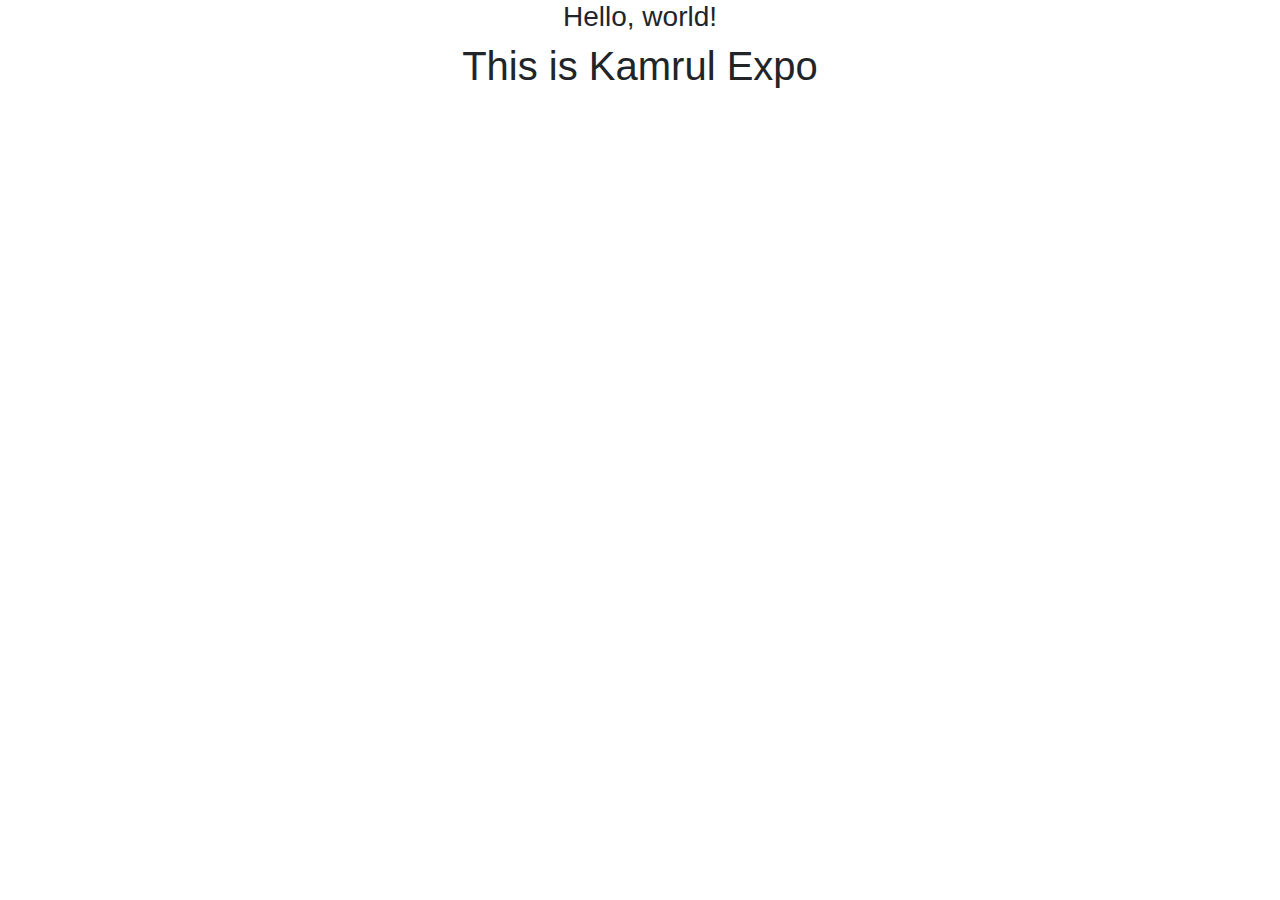
==== index.html @ 9d2f1199 "init" ====
<!doctype html>
<html lang="en">
  <head>
    <!-- Required meta tags -->
    <meta charset="utf-8">
    <meta name="viewport" content="width=device-width, initial-scale=1, shrink-to-fit=no">

    <!-- Bootstrap CSS -->
    <link rel="stylesheet" href="https://stackpath.bootstrapcdn.com/bootstrap/4.3.1/css/bootstrap.min.css" integrity="sha384-ggOyR0iXCbMQv3Xipma34MD+dH/1fQ784/j6cY/iJTQUOhcWr7x9JvoRxT2MZw1T" crossorigin="anonymous">

    <title>Hello, world!</title>
  </head>
  <body>
    <h3 class="text-center">Hello, world! </h3>
    <h1 class="text-center">This is Kamrul Expo </h1>

    <!-- Optional JavaScript -->
    <!-- jQuery first, then Popper.js, then Bootstrap JS -->
    <script src="https://code.jquery.com/jquery-3.3.1.slim.min.js" integrity="sha384-q8i/X+965DzO0rT7abK41JStQIAqVgRVzpbzo5smXKp4YfRvH+8abtTE1Pi6jizo" crossorigin="anonymous"></script>
    <script src="https://cdnjs.cloudflare.com/ajax/libs/popper.js/1.14.7/umd/popper.min.js" integrity="sha384-UO2eT0CpHqdSJQ6hJty5KVphtPhzWj9WO1clHTMGa3JDZwrnQq4sF86dIHNDz0W1" crossorigin="anonymous"></script>
    <script src="https://stackpath.bootstrapcdn.com/bootstrap/4.3.1/js/bootstrap.min.js" integrity="sha384-JjSmVgyd0p3pXB1rRibZUAYoIIy6OrQ6VrjIEaFf/nJGzIxFDsf4x0xIM+B07jRM" crossorigin="anonymous"></script>
  </body>
</html>
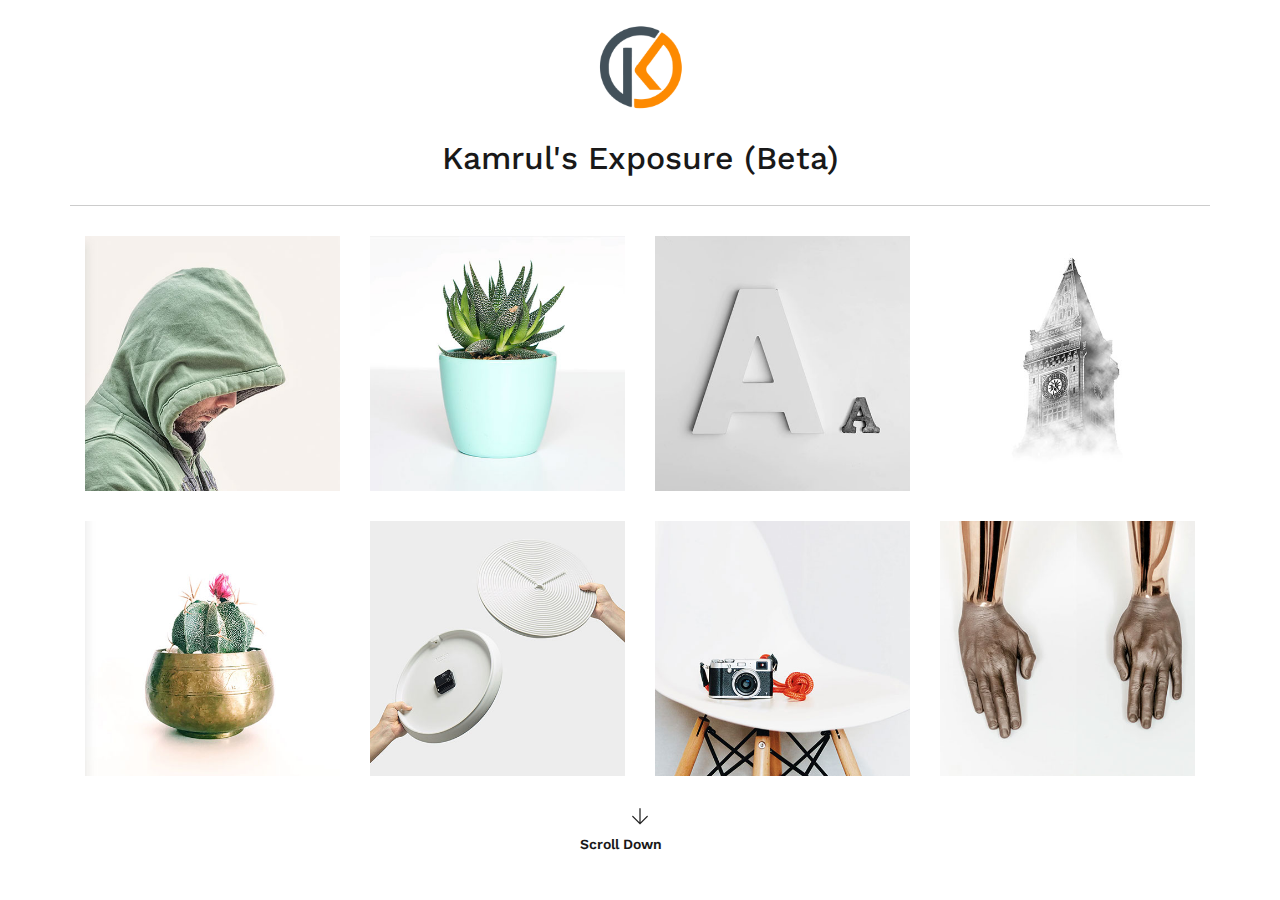
==== commit af4c6d12: "kamrul's expo init" ====
--- a/index.html
+++ b/index.html
@@ -1,23 +1,184 @@
-<!doctype html>
+<!DOCTYPE html>
 <html lang="en">
-  <head>
+<head>
+    <title>Kamrul's Exposure</title>
+
     <!-- Required meta tags -->
     <meta charset="utf-8">
     <meta name="viewport" content="width=device-width, initial-scale=1, shrink-to-fit=no">
 
     <!-- Bootstrap CSS -->
-    <link rel="stylesheet" href="https://stackpath.bootstrapcdn.com/bootstrap/4.3.1/css/bootstrap.min.css" integrity="sha384-ggOyR0iXCbMQv3Xipma34MD+dH/1fQ784/j6cY/iJTQUOhcWr7x9JvoRxT2MZw1T" crossorigin="anonymous">
+    <link rel="stylesheet" href="css/bootstrap.min.css">
 
-    <title>Hello, world!</title>
-  </head>
-  <body>
-    <h3 class="text-center">Hello, world! </h3>
-    <h1 class="text-center">This is Kamrul Expo </h1>
+    <!-- FontAwesome CSS -->
+    <link rel="stylesheet" href="css/font-awesome.min.css">
 
-    <!-- Optional JavaScript -->
-    <!-- jQuery first, then Popper.js, then Bootstrap JS -->
-    <script src="https://code.jquery.com/jquery-3.3.1.slim.min.js" integrity="sha384-q8i/X+965DzO0rT7abK41JStQIAqVgRVzpbzo5smXKp4YfRvH+8abtTE1Pi6jizo" crossorigin="anonymous"></script>
-    <script src="https://cdnjs.cloudflare.com/ajax/libs/popper.js/1.14.7/umd/popper.min.js" integrity="sha384-UO2eT0CpHqdSJQ6hJty5KVphtPhzWj9WO1clHTMGa3JDZwrnQq4sF86dIHNDz0W1" crossorigin="anonymous"></script>
-    <script src="https://stackpath.bootstrapcdn.com/bootstrap/4.3.1/js/bootstrap.min.js" integrity="sha384-JjSmVgyd0p3pXB1rRibZUAYoIIy6OrQ6VrjIEaFf/nJGzIxFDsf4x0xIM+B07jRM" crossorigin="anonymous"></script>
-  </body>
+    <!-- Styles -->
+    <link rel="stylesheet" href="style.css">
+</head>
+<body>
+
+<div class="outer-container">
+    <div class="container portfolio-page">
+		<div class="row">
+			<div class="col text-center kamrul-logo">
+				<a href="https://kamrul.net"><img src="images/kamrul/kamrul-logo.png" alt="Kamrul's Logo"/></a>
+			</div>
+		</div>
+        <div class="row">
+            <div class="col kamrul-header">
+                <h2 class="text-center">Kamrul's Exposure (Beta) </h2>
+            </div><!-- .col -->
+        </div><!-- .row -->
+
+        <div class="row">
+            <div class="col-12 col-md-6 col-lg-3">
+                <div class="portfolio-content">
+                    <figure>
+                        <img src="images/1.jpg" alt="">
+                    </figure>
+
+                    <div class="entry-content flex flex-column align-items-center justify-content-center">
+                        <h3><a href="#">Flower Skin</a></h3>
+
+                        <ul class="flex flex-wrap justify-content-center">
+                            <li><a href="#">Portfolio,</a></li>
+                            <li><a href="#">Tree</a></li>
+                        </ul>
+                    </div><!-- .entry-content -->
+                </div><!-- .portfolio-content -->
+            </div><!-- .col -->
+
+            <div class="col-12 col-md-6 col-lg-3">
+                <div class="portfolio-content">
+                    <figure>
+                        <img src="images/2.jpg" alt="">
+                    </figure>
+
+                    <div class="entry-content flex flex-column align-items-center justify-content-center">
+                        <h3><a href="#">Flower Skin</a></h3>
+
+                        <ul class="flex flex-wrap justify-content-center">
+                            <li><a href="#">Portfolio,</a></li>
+                            <li><a href="#">Tree</a></li>
+                        </ul>
+                    </div><!-- .entry-content -->
+                </div><!-- .portfolio-content -->
+            </div><!-- .col -->
+
+            <div class="col-12 col-md-6 col-lg-3">
+                <div class="portfolio-content">
+                    <figure>
+                        <img src="images/3.jpg" alt="">
+                    </figure>
+
+                    <div class="entry-content flex flex-column align-items-center justify-content-center">
+                        <h3><a href="#">Flower Skin</a></h3>
+
+                        <ul class="flex flex-wrap justify-content-center">
+                            <li><a href="#">Portfolio,</a></li>
+                            <li><a href="#">Tree</a></li>
+                        </ul>
+                    </div><!-- .entry-content -->
+                </div><!-- .portfolio-content -->
+            </div><!-- .col -->
+
+            <div class="col-12 col-md-6 col-lg-3">
+                <div class="portfolio-content">
+                    <figure>
+                        <img src="images/4.jpg" alt="">
+                    </figure>
+
+                    <div class="entry-content flex flex-column align-items-center justify-content-center">
+                        <h3><a href="#">Flower Skin</a></h3>
+
+                        <ul class="flex flex-wrap justify-content-center">
+                            <li><a href="#">Portfolio,</a></li>
+                            <li><a href="#">Tree</a></li>
+                        </ul>
+                    </div><!-- .entry-content -->
+                </div><!-- .portfolio-content -->
+            </div><!-- .col -->
+
+            <div class="col-12 col-md-6 col-lg-3">
+                <div class="portfolio-content">
+                    <figure>
+                        <img src="images/5.jpg" alt="">
+                    </figure>
+
+                    <div class="entry-content flex flex-column align-items-center justify-content-center">
+                        <h3><a href="#">Flower Skin</a></h3>
+
+                        <ul class="flex flex-wrap justify-content-center">
+                            <li><a href="#">Portfolio,</a></li>
+                            <li><a href="#">Tree</a></li>
+                        </ul>
+                    </div><!-- .entry-content -->
+                </div><!-- .portfolio-content -->
+            </div><!-- .col -->
+
+            <div class="col-12 col-md-6 col-lg-3">
+                <div class="portfolio-content">
+                    <figure>
+                        <img src="images/6.jpg" alt="">
+                    </figure>
+
+                    <div class="entry-content flex flex-column align-items-center justify-content-center">
+                        <h3><a href="#">Flower Skin</a></h3>
+
+                        <ul class="flex flex-wrap justify-content-center">
+                            <li><a href="#">Portfolio,</a></li>
+                            <li><a href="#">Tree</a></li>
+                        </ul>
+                    </div><!-- .entry-content -->
+                </div><!-- .portfolio-content -->
+            </div><!-- .col -->
+
+            <div class="col-12 col-md-6 col-lg-3">
+                <div class="portfolio-content">
+                    <figure>
+                        <img src="images/7.jpg" alt="">
+                    </figure>
+
+                    <div class="entry-content flex flex-column align-items-center justify-content-center">
+                        <h3><a href="#">Flower Skin</a></h3>
+
+                        <ul class="flex flex-wrap justify-content-center">
+                            <li><a href="#">Portfolio,</a></li>
+                            <li><a href="#">Tree</a></li>
+                        </ul>
+                    </div><!-- .entry-content -->
+                </div><!-- .portfolio-content -->
+            </div><!-- .col -->
+
+            <div class="col-12 col-md-6 col-lg-3">
+                <div class="portfolio-content">
+                    <figure>
+                        <img src="images/8.jpg" alt="">
+                    </figure>
+
+                    <div class="entry-content flex flex-column align-items-center justify-content-center">
+                        <h3><a href="#">Flower Skin</a></h3>
+
+                        <ul class="flex flex-wrap justify-content-center">
+                            <li><a href="#">Portfolio,</a></li>
+                            <li><a href="#">Tree</a></li>
+                        </ul>
+                    </div><!-- .entry-content -->
+                </div><!-- .portfolio-content -->
+            </div><!-- .col -->
+
+        </div><!-- .row -->
+
+        <div class="scroll-down flex flex-column justify-content-center align-items-center d-none d-lg-block">
+            <span class="arrow-down flex justify-content-center align-items-center"><img src="images/arrow-down.png" alt="arrow"></span>
+            <span class="scroll-text">Scroll Down</span>
+        </div><!-- .scroll-down -->
+    </div><!-- .container -->
+</div><!-- .outer-container -->
+
+<script type='text/javascript' src='js/jquery.js'></script>
+<script type='text/javascript' src='js/custom.js'></script>
+
+</body>
 </html>--- a/style.css
+++ b/style.css
@@ -0,0 +1,1110 @@
+@import url('https://fonts.googleapis.com/css?family=Poppins:300,400,500,600,700|Work+Sans:300,400,500,600,700');
+
+body {
+    color: #191919;
+    font-family: 'Work Sans', sans-serif;
+}
+
+img {
+    vertical-align: baseline;
+}
+
+/*--------------------------------------------------------------
+# Links
+--------------------------------------------------------------*/
+a {
+    color: royalblue;
+}
+
+a:visited {
+    color: purple;
+}
+
+a:hover, a:focus, a:active {
+    color: midnightblue;
+}
+
+a:focus {
+    outline: thin dotted;
+}
+
+a:hover, a:active {
+    outline: 0;
+    list-style: none;
+}
+
+/*--------------------------------------------------------------
+# Helper Utilities
+--------------------------------------------------------------*/
+.flex {
+    display: flex;
+}
+
+/*--------------------------------------------------------------
+# Outer Container
+--------------------------------------------------------------*/
+@media screen and (min-width: 992px) {
+    .outer-container {
+        padding-left: 0px;
+    }
+}
+
+@media screen and (min-width: 768px) {
+    .no-padding {
+        padding: 0;
+    }
+}
+
+/*--------------------------------------------------------------
+# Header
+--------------------------------------------------------------*/
+/*
+# Site Branding
+--------------------------------*/
+.site-branding {
+    transition: all .5s;
+}
+
+.site-title {
+    margin: 0;
+    text-align: center;
+}
+
+.site-navigation .site-title a {
+    display: block;
+}
+
+/*
+  Hamburger Menu
+----------------------------------------*/
+.hamburger-menu .menu-icon,
+.hamburger-menu .menu-close-icon {
+    width: 44px;
+    height: 44px;
+    text-align: center;
+    cursor: pointer;
+    transition: all 0.5s;
+}
+
+.hamburger-menu.close .menu-icon {
+    visibility: hidden;
+    opacity: 0;
+}
+
+.menu-close-icon {
+    visibility: hidden;
+    opacity: 0;
+}
+
+.hamburger-menu.close .menu-close-icon {
+    visibility: visible;
+    opacity: 1;
+}
+
+.hamburger-menu img {
+    display: block;
+    margin: 0 auto;
+}
+
+/*
+# Site Navigation
+--------------------------------*/
+.site-navigation {
+    transition: all .5s;
+}
+
+/*
+# Main Menu
+--------------------------------*/
+.main-menu {
+    padding: 15px 30px;
+    margin: 0;
+}
+
+.main-menu li {
+    display: block;
+    padding: 12px 0;
+    font-size: 30px;
+    font-weight: 500;
+    border-bottom: 1px solid #ebebeb;
+}
+
+.main-menu li:nth-last-of-type(1) {
+    border-bottom: 0;
+}
+
+.main-menu li a {
+    display: block;
+    color: #a6a6a6;
+    text-decoration: none;
+    transition: all 0.35s;
+}
+
+.main-menu li a:hover,
+.main-menu li.current-menu-item a {
+    color: #f0437e;
+}
+
+/*
+# Social Profiles
+--------------------------------*/
+.social-profiles ul {
+    padding: 10px 0 34px 0;
+    margin: 0;
+}
+
+.social-profiles ul li {
+    display: block;
+    padding: 0 18px;
+    font-size: 1.5rem;
+}
+
+.social-profiles ul li a {
+    color: #191919;
+    transition: all 0.35s;
+}
+
+.social-profiles ul li a:hover {
+    color: #f0437e;
+}
+
+.nav-bar-sep {
+    height: 78px;
+}
+
+@media screen and (max-width: 992px) {
+    .site-header {
+        position: fixed;
+        top: 0;
+        left: 0;
+        z-index: 999;
+        width: 100%;
+        padding: 15px 30px;
+        background: #fff;
+        box-shadow: 0 12px 24px rgba(0,0,0,.09);
+    }
+
+    .site-header,
+    .hamburger-menu {
+        display: flex;
+        justify-content: space-between;
+        align-items: center;
+    }
+
+    .hamburger-menu {
+        flex-flow: column;
+    }
+
+    .hamburger-menu .menu-icon, .hamburger-menu .menu-close-icon {
+        position: absolute;
+        top: 26px;
+        right: 24px;
+    }
+
+    .main-menu li {
+        position: relative;
+    }
+
+    .main-menu li::after {
+        content: '';
+        position: absolute;
+        top: 11px;
+        right: 0;
+        font-family: 'FontAwesome', serif;
+    }
+
+    .main-menu li:hover::after,
+    .main-menu li.current-menu-item::after {
+        color: #f0437e;
+    }
+
+    .site-navigation {
+        position: absolute;
+        top: 78px;
+        left: 0;
+        z-index: 99;
+        width: 100%;
+        height: 500px;
+        background: #fff;
+        box-shadow: 0 12px 24px rgba(0,0,0,.09);
+        visibility: hidden;
+        opacity: 0;
+        transition: all 0.35s;
+    }
+
+    .site-navigation.show {
+        visibility: visible;
+        opacity: 1;
+    }
+
+    .social-profiles ul {
+        padding: 80px 15px 30px;
+        margin: 0;
+    }
+}
+
+@media screen and (min-width: 992px) {
+    .site-header,
+    .site-navigation {
+        position: fixed;
+        top: 0;
+        left: 0;
+        z-index: 999;
+        width: 80px;
+        height: 100vh;
+        padding: 0 15px;
+        box-shadow: 6px 0 12px rgba(0,0,0,.05);
+    }
+
+    .site-navigation {
+        background: #f7f7f7;
+    }
+
+    .site-navigation.show {
+        left: 80px;
+    }
+
+    .site-header {
+        background: #fff;
+    }
+
+    .site-header.no-shadow {
+        box-shadow: none;
+    }
+
+    .site-header .site-branding.hide {
+        visibility: hidden;
+        opacity: 0;
+    }
+
+    .site-title {
+        padding: 28px 0 10px 0;
+    }
+
+    .hamburger-menu .menu-icon,
+    .hamburger-menu .menu-close-icon {
+        position: absolute;
+        top: calc(50vh - 22px);
+        left: 15px;
+        width: calc(100% - 30px);
+        padding: 10px 0;
+    }
+
+    .site-navigation {
+        left: -250px;
+        z-index: 99;
+        width: 250px;
+        padding: 0;
+        box-shadow: 16px 0 42px rgba(0,0,0,.09);
+    }
+
+    .main-menu {
+        height: calc(100vh - 160px);
+        padding: 0;
+    }
+
+    .main-menu li {
+        border-bottom: 0;
+        text-align: center;
+    }
+
+    .social-profiles ul li {
+        font-size: 1.125rem;
+    }
+}
+
+/*--------------------------------------------------------------
+# Scroll Down
+--------------------------------------------------------------*/
+.scroll-down {
+    position: absolute;
+    bottom: 0;
+    left: 50%;
+    z-index: 99;
+    width: 120px;
+    height: 100px;
+    margin-left: -20px;
+    cursor: pointer;
+}
+
+.arrow-down {
+    width: 32px;
+    height: 32px;
+    margin: 0 auto;
+    border-radius: 50%;
+    background: #fff;
+}
+
+.scroll-text {
+    margin-top: 5px;
+    margin-bottom: 15px;
+    font-size: 14px;
+    font-weight: 600;
+}
+
+/*--------------------------------------------------------------
+# Portfolio
+--------------------------------------------------------------*/
+.portfolio-page .scroll-down {
+    margin-left: -60px;
+}
+
+.portfolio-content {
+    position: relative;
+    margin-bottom: 30px;
+}
+
+.home-page {
+    padding-top: 15px;
+}
+
+.home-page .portfolio-content {
+    margin-bottom: 15px;
+}
+
+.portfolio-content figure {
+    margin: 0;
+}
+
+.portfolio-content figure img {
+    display: block;
+    width: 100%;
+    height: auto;
+    min-height: 100%;
+}
+
+.portfolio-content .entry-content {
+    position: absolute;
+    top: 0;
+    left: 0;
+    width: 100%;
+    height: 100%;
+    background: rgba(255,255,255,.9);
+    font-family: 'Poppins', sans-serif;
+    text-align: center;
+    visibility: hidden;
+    opacity: 0;
+    transition: all 0.35s;
+}
+
+.portfolio-content:hover .entry-content {
+    visibility: visible;
+    opacity: 1;
+}
+
+.portfolio-content h3 {
+    margin-bottom: 0;
+    font-family: 'Poppins', sans-serif;
+    font-size: 1.5rem;
+    font-weight: 500;
+}
+
+.home-page .portfolio-content h3 {
+    font-size: 2.25rem;
+}
+
+.portfolio-content h3 a {
+    color: #191919;
+    text-decoration: none;
+}
+
+.portfolio-content ul {
+    padding: 0;
+    margin: 10px 0 0;
+    list-style: none;
+}
+
+.portfolio-content li {
+    margin: 0 3px;
+}
+
+.portfolio-content li a {
+    font-size: 0.875rem;
+    color: #a6a6a6;
+}
+
+@media screen and (min-width: 768px) {
+    .home-page {
+        padding: 0;
+    }
+
+    .home-page .portfolio-content {
+        margin-bottom: 0;
+    }
+}
+
+/*--------------------------------------------------------------
+# Breadcrumbs
+--------------------------------------------------------------*/
+.breadcrumbs {
+    padding: 48px 0;
+    margin: 0;
+    color: #a6a6a6;
+    list-style: none;
+    font-family: 'Poppins', sans-serif;
+}
+
+.breadcrumbs li {
+    position: relative;
+    color: #a6a6a6;
+    padding: 0 12px;
+}
+
+.breadcrumbs li:nth-of-type(1) {
+    padding-left: 0;
+}
+
+.breadcrumbs li::after {
+    content: '/';
+    position: absolute;
+    top: 0;
+    right: -6px;
+    width: 10px;
+}
+
+
+.breadcrumbs li:nth-last-of-type(1)::after {
+    display: none;
+}
+
+.breadcrumbs li a {
+    color: #191919;
+    text-decoration: none;
+}
+
+/*--------------------------------------------------------------
+# Single Portfolio
+--------------------------------------------------------------*/
+.single-portfolio {
+    padding-top: 15px;
+    padding-bottom: 70px;
+}
+
+.single-portfolio figure img {
+    max-width: 100%;
+}
+
+.single-portfolio .content-area h1 {
+    margin-top: 20px;
+    font-size: 2.25rem;
+    font-family: 'Poppins', sans-serif;
+}
+
+.single-portfolio .content-area .entry-content {
+    margin-top: 20px;
+    font-family: 'Poppins', sans-serif;
+    line-height: 1.6;
+    color: #595959;
+}
+
+/*
+# Post Share
+--------------------------------*/
+.single-portfolio .post-share {
+    margin-top: 32px;
+}
+
+.single-portfolio .post-share label {
+    margin-right: 32px;
+    text-transform: capitalize;
+    font-family: 'Poppins', sans-serif;
+}
+
+.single-portfolio .post-share ul {
+    padding: 0;
+    margin: 0;
+    list-style: none;
+}
+
+.single-portfolio .post-share ul li {
+    width: 48px;
+    height: 48px;
+    margin-right: 10px;
+    margin-bottom: 10px;
+    border-radius: 50%;
+    font-size: 18px;
+    line-height: 1;
+    color: #fff;
+}
+
+.single-portfolio .post-share ul li a {
+    display: flex;
+    justify-content: center;
+    align-items: center;
+    width: 100%;
+    height: 100%;
+    color: #fff;
+    text-decoration: none;
+}
+
+.single-portfolio .post-share ul li.fb {
+    background: #4b6cd0;
+}
+
+.single-portfolio .post-share ul li.gp {
+    background: #f03b3b;
+}
+
+.single-portfolio .post-share ul li.in {
+    background: #bb8950;
+}
+
+.single-portfolio .post-share ul li.tw {
+    background: #49a7f3;
+}
+
+/*
+# Post Sidebar
+--------------------------------*/
+.single-portfolio .entry-meta {
+    margin-top: 24px;
+    font-family: 'Poppins', sans-serif;
+}
+
+.single-portfolio .entry-meta label {
+    display: block;
+    line-height: 1.3;
+    text-transform: uppercase;
+}
+
+.single-portfolio .date-format,
+.single-portfolio .post-category,
+.single-portfolio .posted-tags {
+    display: block;
+    margin-bottom: 26px;
+}
+
+.single-portfolio .posted-tags span,
+.single-portfolio .entry-meta a {
+    color: #bfbfbf;
+}
+
+/*
+# Post Nav
+--------------------------------*/
+.post-nav {
+    margin: 36px 0 0;
+}
+
+.post-nav ul {
+    padding: 0;
+    margin: 0;
+    list-style: none;
+}
+
+@media screen and (min-width: 576px) {
+    .single-portfolio {
+        padding-top: 45px;
+    }
+}
+
+@media screen and (min-width: 992px) {
+    .single-portfolio {
+        padding-top: 90px;
+    }
+}
+
+@media screen and (min-width: 1200px) {
+    .single-portfolio {
+        padding-top: 115px;
+    }
+}
+
+/*--------------------------------------------------------------
+# Blog
+--------------------------------------------------------------*/
+.blog-page {
+    padding-top: 15px;
+    font-family: 'Poppins', sans-serif;
+}
+
+.blog-page .blog-content figure,
+.blog-page .blog-content .entry-content {
+    width: 50%;
+}
+
+.blog-page .blog-content figure {
+    margin: 0;
+    overflow: hidden;
+}
+
+.blog-page .blog-content figure img {
+    display: block;
+    width: 100%;
+    height: auto;
+}
+
+.blog-page .blog-content .entry-content {
+    padding: 25px;
+}
+
+.blog-page .blog-content {
+    transition: all .35s;
+}
+
+.blog-page .blog-content:hover {
+    background: #f0437e;
+}
+
+.blog-page .blog-content header {
+    width: 100%;
+}
+
+.blog-page .blog-content .entry-content h3 {
+    position: relative;
+}
+
+.blog-page .blog-content .entry-content h3::before {
+    content: '';
+    position: absolute;
+    top: 7px;
+    left: -35px ;
+    z-index: 99;
+    width: 20px;
+    height: 20px;
+    transform: rotate(45deg);
+    background: #fff;
+}
+
+.blog-page .blog-content .entry-content h3 a {
+    color: #191919;
+    font-size: 1.125rem;
+    font-weight: 500;
+}
+
+.blog-page .blog-content .posted-by {
+    margin-top: 10px;
+    color: #595959;
+    font-size: 0.875rem;
+}
+
+.blog-page .blog-content .posted-on {
+    position: relative;
+    margin-right: 20px;
+    color: #bfbfbf;
+    font-size: 0.875rem;
+}
+
+.blog-page .blog-content .posted-on::after {
+    content: '/';
+    position: absolute;
+    top: 0;
+    right: -14px;
+}
+
+.blog-page .blog-content footer ul {
+    padding: 0;
+    margin: 0;
+    list-style: none;
+}
+
+.blog-page .blog-content footer li {
+    padding: 0 3px;
+    font-size: 0.875rem;
+}
+
+.blog-page .blog-content footer li a {
+    color: #f0437e;
+}
+
+.blog-page .blog-content:hover .entry-content h3 a,
+.blog-page .blog-content:hover .posted-by,
+.blog-page .blog-content:hover .posted-on,
+.blog-page .blog-content:hover footer li a {
+    color: #fff;
+}
+
+@media screen and (max-width: 1200px) {
+    .blog-page .col-12:nth-of-type(even) .blog-content {
+        flex-flow: row-reverse !important;
+    }
+
+    .blog-page .col-12:nth-of-type(even) .blog-content .entry-content h3::before {
+        right: -50px;
+        left: auto;
+    }
+}
+
+@media screen and (max-width: 768px) {
+    .blog-page .col-12:nth-of-type(even) .blog-content .entry-content h3::before {
+        right: -35px;
+    }
+
+    .blog-page .blog-content .entry-content h3 {
+        line-height: 1;
+    }
+	
+	.kamrul-logo img {
+		width: 30% !important;
+	}
+}
+
+@media screen and (min-width: 576px) {
+    .blog-page .blog-content .entry-content h3 a {
+        font-size: 1.5rem;
+    }
+	
+}
+
+@media screen and (min-width: 768px) {
+    .blog-page {
+        padding-top: 0;
+    }
+
+    .blog-page .blog-content .entry-content {
+        padding: 35px 40px;
+    }
+
+    .blog-page .blog-content .entry-content h3::before {
+        left: -50px ;
+    }
+	
+	.kamrul-logo img {
+		width: 30%;
+	}
+}
+
+@media screen and (min-width: 1200px) {
+    .blog-page .blog-content.flex-row-reverse .entry-content h3::before {
+        right: -50px;
+        left: auto;
+    }
+}
+
+/*--------------------------------------------------------------
+# Single Blog Page
+--------------------------------------------------------------*/
+.single-post,
+.single-page {
+    padding-bottom: 70px;
+    font-family: 'Poppins', sans-serif;
+}
+
+/*
+# Featured Image
+--------------------------------*/
+.single-post .featured-img figure,
+.single-page .featured-img figure {
+    margin: 0;
+}
+
+.single-post .featured-img figure img,
+.single-page .featured-img figure img {
+    width: 100%;
+}
+
+/*
+# Content Area
+--------------------------------*/
+.single-post .content-area,
+.single-page .content-area {
+    margin-top: 50px;
+}
+
+.single-post .entry-header .post-meta,
+.single-page .entry-header .post-meta {
+    text-transform: uppercase;
+    font-size: 0.6875rem;
+}
+
+.single-post .entry-header .post-meta a,
+.single-page .entry-header .post-meta a {
+    display: inline-block;
+    margin-right: 6px;
+    color: #f0437e;
+}
+
+.single-post .content-area h1,
+.single-page .content-area h1 {
+    margin-top: 10px;
+    font-size: 2.25rem;
+    font-weight: 400;
+}
+
+.single-post .entry-header .byline,
+.single-page .entry-header .byline {
+    display: block;
+    margin-top: 14px;
+    margin-bottom: 24px;
+    font-size: 0.875rem;
+    color: #bfbfbf;
+}
+
+.single-post .entry-header .byline .author a,
+.single-page .entry-header .byline .author a {
+    color: #191919;
+}
+
+.single-post .content-area .entry-content p,
+.single-page .content-area .entry-content p {
+    margin-bottom: 0.75rem;
+    color: #595959;
+}
+
+/*
+# Comments
+--------------------------------*/
+.post-comments {
+    margin-top: 40px;
+    padding-top: 52px;
+    padding-bottom: 40px;
+    border-top: 1px solid #ebebeb;
+    border-bottom: 1px solid #ebebeb;
+}
+
+.comments-title,
+.comment-reply-title {
+    margin-bottom: 0;
+    font-size: 1.5rem;
+    font-weight: 400;
+}
+
+.post-comments .comment-list {
+    padding: 0;
+    margin: 0;
+    list-style: none
+}
+
+.post-comments .comment-author-avatar {
+    float: left;
+    width: 70px;
+    height: 70px;
+    margin-top: 48px;
+    margin-right: 22px;
+    margin-bottom: 0;
+    border-radius: 50%;
+    overflow: hidden;
+}
+
+.post-comments .comment-author-avatar img {
+    width: 100%;
+    height: auto;
+}
+
+.post-comments .comment-wrap {
+    float: right;
+    width: calc(100% - 92px);
+    margin-top: 44px;
+}
+
+.post-comments .comment-author .fn a {
+    font-size: 1.125rem;
+    color: #191919;
+}
+
+.post-comments .comment-author .comment-meta a {
+    font-size: 0.875rem;
+    color: #b7b7b7;
+}
+
+.post-comments p {
+    margin-top: 5px;
+    color: #595959;
+}
+
+.post-comments .reply {
+    margin-top: 24px;
+}
+
+.post-comments .reply a {
+    display: inline-block;
+    padding: 8px 15px;
+    margin-right: 10px;
+    border: 1px solid #d2d2d4;
+    border-radius: 2px;
+    font-size: 0.75rem;
+    font-weight: 600;
+    line-height: 1;
+    color: #404040;
+    text-transform: uppercase;
+    text-decoration: none;
+    letter-spacing: 1px;
+    transition: all 0.35s;
+}
+
+.post-comments .reply a:hover {
+    border-color: transparent;
+    color: #fff;
+    background: #f0437e;
+}
+
+.comment-list ol.children {
+    padding: 0;
+    margin-left: 92px;
+    list-style: none;
+}
+
+.post-comments ol.children .comment-author-avatar {
+    margin-top: 40px;
+    margin-right: 22px;
+}
+
+.post-comments ol.children .comment-wrap {
+    margin-top: 36px;
+    width: calc(100% - 92px);
+}
+
+/*
+# Comment Form
+--------------------------------*/
+.comments-form {
+    margin-top: 52px;
+}
+
+.comment-reply-title {
+    margin-bottom: 16px;
+}
+
+.comment-form input[type="text"],
+.comment-form input[type="email"],
+.comment-form input[type="url"],
+.comment-form textarea {
+    width: 100%;
+    padding: 12px 24px;
+    margin-top: 20px;
+    border: 1px solid #e5e5e5;
+    line-height: 1;
+    color: #a6a6a6;
+    outline: none;
+}
+
+.comment-form textarea {
+    line-height: 1.4;
+}
+
+.comment-form input[type="text"]:focus,
+.comment-form input[type="email"]:focus,
+.comment-form input[type="url"]:focus,
+.comment-form textarea:focus {
+    border-color: #232d37;
+}
+
+.comment-form input[type="submit"] {
+    padding: 18px 30px;
+    margin-top: 32px;
+    margin-bottom: 10px;
+    border: 0;
+    border-radius: 2px;
+    font-size: 0.875rem;
+    font-weight: 600;
+    line-height: 1;
+    color: #fff;
+    text-transform: uppercase;
+    text-decoration: none;
+    letter-spacing: 0.15rem;
+    outline: none;
+    cursor: pointer;
+    background: #f0437e;
+}
+
+/*
+# Post Sidebar
+--------------------------------*/
+.single-post .entry-meta {
+    margin-top: 50px;
+}
+
+.single-post .entry-meta label {
+    display: block;
+    line-height: 1.3;
+    text-transform: uppercase;
+}
+
+.single-post .date-format,
+.single-post .post-category,
+.single-post .posted-tags {
+    display: block;
+    margin-bottom: 26px;
+}
+
+.single-post .posted-tags span,
+.single-post .entry-meta a {
+    color: #bfbfbf;
+}
+
+.single-post .post-share label {
+    text-transform: capitalize;
+}
+
+.single-post .post-share ul {
+    display: flex;
+    flex-wrap: wrap;
+    padding: 0;
+    margin: 18px 0 0;
+    list-style: none;
+}
+
+.single-post .post-share ul li {
+    width: 48px;
+    height: 48px;
+    margin-right: 10px;
+    margin-bottom: 10px;
+    border-radius: 50%;
+    font-size: 18px;
+    line-height: 1;
+    color: #fff;
+}
+
+.single-post .post-share ul li a {
+    display: flex;
+    justify-content: center;
+    align-items: center;
+    width: 100%;
+    height: 100%;
+    color: #fff;
+    text-decoration: none;
+}
+
+.single-post .post-share ul li.fb {
+    background: #4b6cd0;
+}
+
+.single-post .post-share ul li.gp {
+    background: #f03b3b;
+}
+
+.single-post .post-share ul li.in {
+    background: #bb8950;
+}
+
+.single-post .post-share ul li.tw {
+    background: #49a7f3;
+}
+
+@media screen and (min-width: 768px) {
+    .post-comments .comment-author-avatar {
+        margin-right: 50px;
+    }
+
+    .post-comments .comment-wrap {
+        width: calc(100% - 120px);
+    }
+
+    .comment-list ol.children {
+        margin-left: 120px;
+    }
+}
+
+/*--------------------------------------------------------------
+# Single Page
+--------------------------------------------------------------*/
+.single-page .content-area .entry-content {
+    border-bottom: 0;
+    padding-bottom: 12px;
+}
+
+.single-page .entry-header .byline .date-format a {
+    color: #bfbfbf;
+}
+
+
+.kamrul-header{
+	padding-top: 20px;
+    padding-bottom: 20px;
+    border-bottom: 1px solid #ccc;
+    margin-bottom: 30px;
+}
+
+.kamrul-logo img{
+	width: 10%;
+    padding-top: 20px;
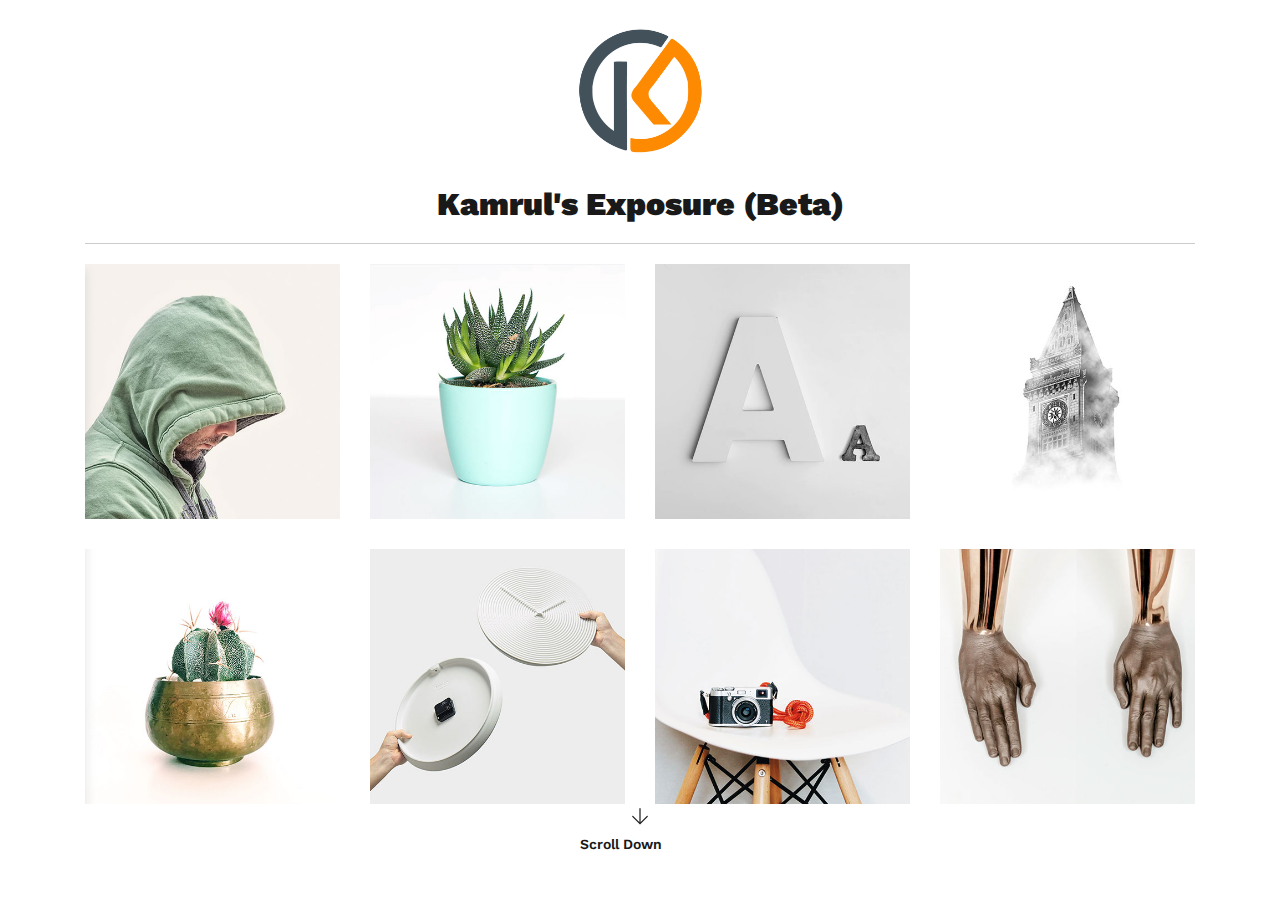
==== commit f634a075: "add kamrul's exposure" ====
--- a/index.html
+++ b/index.html
@@ -1,7 +1,7 @@
 <!DOCTYPE html>
 <html lang="en">
 <head>
-    <title>Kamrul's Exposure</title>
+    <title>Hello World</title>
 
     <!-- Required meta tags -->
     <meta charset="utf-8">
@@ -21,12 +21,13 @@
 <div class="outer-container">
     <div class="container portfolio-page">
 		<div class="row">
-			<div class="col text-center kamrul-logo">
-				<a href="https://kamrul.net"><img src="images/kamrul/kamrul-logo.png" alt="Kamrul's Logo"/></a>
-			</div>
-		</div>
+            <div class="col text-center kamrul-header-logo">
+                <a href="http://kamrul.net"><img src="images/kamrul/kamrul-logo.png" alt="Kamrul Logo"/></a>
+            </div><!-- .col -->
+        </div><!-- .row -->
+		
         <div class="row">
-            <div class="col kamrul-header">
+            <div class="col kamrul-header-title">
                 <h2 class="text-center">Kamrul's Exposure (Beta) </h2>
             </div><!-- .col -->
         </div><!-- .row -->
@@ -168,6 +169,7 @@
                 </div><!-- .portfolio-content -->
             </div><!-- .col -->
 
+
         </div><!-- .row -->
 
         <div class="scroll-down flex flex-column justify-content-center align-items-center d-none d-lg-block">
--- a/style.css
+++ b/style.css
@@ -596,6 +596,8 @@
     .single-portfolio {
         padding-top: 45px;
     }
+	
+	
 }
 
 @media screen and (min-width: 992px) {
@@ -734,7 +736,7 @@
         line-height: 1;
     }
 	
-	.kamrul-logo img {
+	.kamrul-header-logo img{
 		width: 30% !important;
 	}
 }
@@ -743,7 +745,6 @@
     .blog-page .blog-content .entry-content h3 a {
         font-size: 1.5rem;
     }
-	
 }
 
 @media screen and (min-width: 768px) {
@@ -758,10 +759,6 @@
     .blog-page .blog-content .entry-content h3::before {
         left: -50px ;
     }
-	
-	.kamrul-logo img {
-		width: 30%;
-	}
 }
 
 @media screen and (min-width: 1200px) {
@@ -1097,14 +1094,14 @@
     color: #bfbfbf;
 }
 
-
-.kamrul-header{
-	padding-top: 20px;
-    padding-bottom: 20px;
+.kamrul-header-logo img{
+	width: 15%;
+    padding: 20px 0;
+}
+
+.kamrul-header-title h2{
+	    padding-bottom: 20px;
     border-bottom: 1px solid #ccc;
-    margin-bottom: 30px;
-}
-
-.kamrul-logo img{
-	width: 10%;
-    padding-top: 20px;
+    margin-bottom: 20px;
+    font-weight: 900;
+}
